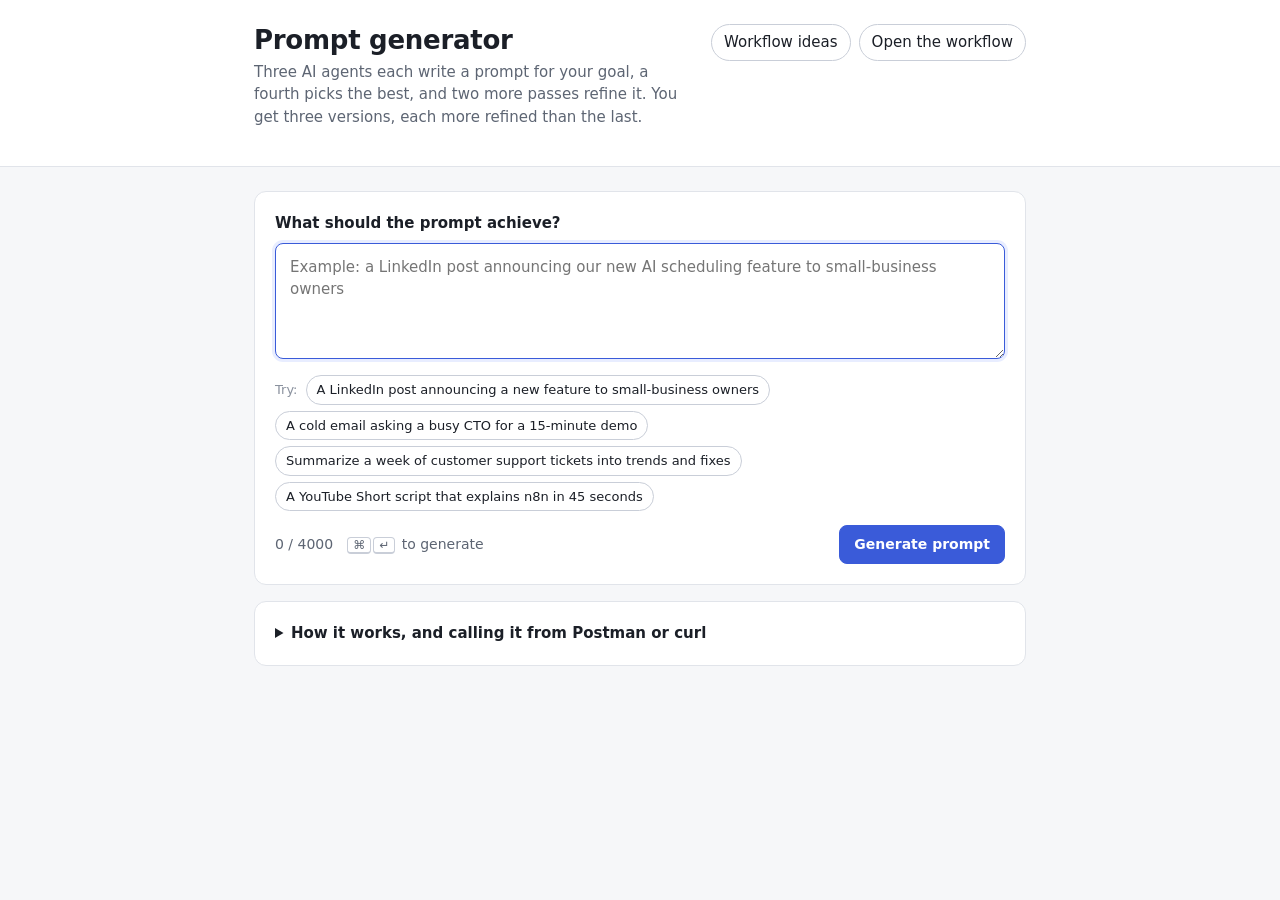
==== templates-api/web/prompts.html @ e24a5b88 "n8nctl 1.7.0: save and pin Assistant chats, failing-trigger alerts; templates-api: stored imports, p" ====
<!doctype html>
<html lang="en">
<head>
  <meta charset="utf-8">
  <meta name="viewport" content="width=device-width, initial-scale=1">
  <title>Prompt Generator</title>
  <meta name="description" content="Send a goal to the n8n workflow AI Prompt Generator: three agents draft a prompt each, a fourth picks the best.">
  <link rel="stylesheet" href="app.css">
  <link rel="stylesheet" href="prompts.css">
  <script src="prompts.js" defer></script>
</head>
<body>
  <header class="top">
    <div class="wrap narrow top-row">
      <div class="brand">
        <h1>Prompt generator</h1>
        <p class="sub">Three AI agents each write a prompt for your goal, a fourth picks the best, and two more passes refine it. You get three versions, each more refined than the last.</p>
      </div>
      <nav class="top-links" aria-label="Pages">
        <a href="./">Workflow ideas</a>
        <a id="link-workflow" href="#" target="_blank" rel="noopener">Open the workflow</a>
      </nav>
    </div>
  </header>

  <main class="wrap narrow">
    <form class="panel" id="form" novalidate>
      <label class="field-label" for="goal">What should the prompt achieve?</label>
      <textarea id="goal" rows="4" maxlength="4000" spellcheck="true"
        placeholder="Example: a LinkedIn post announcing our new AI scheduling feature to small-business owners"></textarea>
      <div class="examples" id="examples" aria-label="Example goals"></div>
      <div class="form-foot">
        <span class="hint" id="count">0 / 4000</span>
        <span class="hint keys" aria-hidden="true"><kbd>⌘</kbd><kbd>↵</kbd> to generate</span>
        <button class="btn primary" id="go" type="submit">Generate prompt</button>
      </div>
    </form>

    <section class="panel status" id="status" hidden aria-live="polite">
      <div class="spinner" aria-hidden="true"></div>
      <div class="status-text">
        <p class="status-title">Generating… <span id="elapsed">0 s</span></p>
        <p class="hint">Creative, marketing and technical agents draft in parallel, an evaluator picks the best, then two passes refine it. Usually 30 to 90 seconds.</p>
      </div>
      <button class="btn" id="cancel" type="button">Cancel</button>
    </section>

    <section class="panel notice-panel" id="error" hidden role="alert">
      <p class="error-title" id="error-title"></p>
      <p class="hint" id="error-text"></p>
      <div class="actions" id="error-actions"></div>
    </section>

    <section class="panel result" id="result" hidden aria-labelledby="result-h">
      <div class="result-head">
        <div>
          <p class="eyebrow" id="result-h">Three versions, each more refined</p>
          <p class="result-goal" id="result-goal"></p>
        </div>
        <span class="tag" id="result-meta"></span>
      </div>
      <div class="choices" id="choices"></div>
      <div class="result-foot">
        <button class="btn" id="again" type="button">Run again</button>
        <p class="hint">The workflow also writes version 1, the evaluator's pick, to the Supabase table <code>prompts</code>.</p>
      </div>
    </section>

    <section class="history" id="history-sec" hidden aria-labelledby="history-h">
      <div class="section-head">
        <h2 id="history-h">Recent <span class="count" id="history-count"></span></h2>
        <button class="link-btn" id="clear" type="button">Clear</button>
      </div>
      <p class="hint">Kept in this browser only.</p>
      <ol class="history-list" id="history"></ol>
    </section>

    <details class="panel how">
      <summary>How it works, and calling it from Postman or curl</summary>
      <p>This page sends your goal to the n8n workflow <strong>AI Prompt Generator — Multi-Model Evaluation</strong>
        as a <code>POST</code> to its production webhook. A plain browser visit to that URL fails, because browsers send <code>GET</code>.</p>
      <ol>
        <li>Three agents each draft a prompt: creative (Gemini), marketing (DeepSeek through OpenRouter), technical (GPT-OSS on Groq).</li>
        <li>An evaluator (Gemini) compares them against your goal and keeps the winner word for word: version 1, <em>Refined</em>.</li>
        <li>A refiner sharpens it: role, audience, constraints and output format spelled out. Version 2, <em>More refined</em>.</li>
        <li>A second refiner makes that production-ready: context, steps, quality criteria, edge cases, an example. Version 3, <em>Most refined</em>.</li>
        <li>The workflow answers with <code>{"goal", "best_prompt", "choices": [{"level", "label", "prompt"} ×3]}</code> and saves the goal and version 1 to Supabase.</li>
      </ol>
      <p>Each run calls six models on your own API keys. The workflow must be published for the webhook to answer.</p>
      <p class="field-label">Same request from a terminal</p>
      <pre class="code" id="curl"></pre>
      <p class="hint">In Postman or Insomnia: method <code>POST</code>, that URL, body type JSON, with a <code>goal</code> field.</p>
    </details>
  </main>

  <div class="toast" id="toast" role="status" aria-live="polite"></div>
  <noscript><p class="wrap narrow">This page needs JavaScript.</p></noscript>
</body>
</html>
---- templates-api/web/app.css ----
:root {
  --bg: #f6f7f9;
  --surface: #ffffff;
  --surface-2: #f0f2f5;
  --border: #e1e4ea;
  --border-strong: #c9ced8;
  --text: #1b1f27;
  --muted: #5d6573;
  --faint: #8a919e;
  --accent: #3a5bd9;
  --accent-soft: #e8edff;
  --accent-text: #2c47b3;
  --good: #1f7a4d;
  --good-soft: #e4f4ec;
  --warn: #9a5b00;
  --warn-soft: #fff2db;
  --edge: #a6adba;
  --edge-ai: #8a6fd6;
  --shadow: 0 1px 2px rgba(20, 24, 33, .06), 0 4px 16px rgba(20, 24, 33, .06);
  --shadow-lg: 0 10px 40px rgba(20, 24, 33, .18);
  --radius: 12px;
  --radius-sm: 8px;
  --font: ui-sans-serif, system-ui, -apple-system, "Segoe UI", Roboto, "Helvetica Neue", Arial, sans-serif;
  --mono: ui-monospace, SFMono-Regular, Menlo, Consolas, monospace;
  color-scheme: light;
}

@media (prefers-color-scheme: dark) {
  :root {
    --bg: #111318;
    --surface: #181b22;
    --surface-2: #20242d;
    --border: #2a2f3a;
    --border-strong: #3a404d;
    --text: #e8eaef;
    --muted: #a3aab8;
    --faint: #7b8392;
    --accent: #7d97ff;
    --accent-soft: #232c4d;
    --accent-text: #a9baff;
    --good: #5fd09a;
    --good-soft: #17322a;
    --warn: #f0b45a;
    --warn-soft: #382a14;
    --edge: #59606e;
    --edge-ai: #a58cf0;
    --shadow: 0 1px 2px rgba(0, 0, 0, .3), 0 4px 16px rgba(0, 0, 0, .25);
    --shadow-lg: 0 10px 40px rgba(0, 0, 0, .5);
    color-scheme: dark;
  }
}

* { box-sizing: border-box; }
[hidden] { display: none !important; }
html { -webkit-text-size-adjust: 100%; }
body {
  margin: 0;
  background: var(--bg);
  color: var(--text);
  font: 15px/1.5 var(--font);
}
a { color: var(--accent-text); }
code { font-family: var(--mono); font-size: .9em; background: var(--surface-2); padding: .1em .35em; border-radius: 4px; }
h1, h2, h3 { line-height: 1.25; margin: 0; }
button, input, select, textarea { font: inherit; color: inherit; }
:focus-visible { outline: 2px solid var(--accent); outline-offset: 2px; }
.visually-hidden { position: absolute; width: 1px; height: 1px; overflow: hidden; clip: rect(0 0 0 0); white-space: nowrap; }
.skip { position: absolute; left: -999px; top: 8px; background: var(--surface); padding: 8px 12px; border-radius: var(--radius-sm); z-index: 10; }
.skip:focus { left: 16px; }

.wrap { max-width: 1240px; margin: 0 auto; padding: 0 24px; }

/* --- header ------------------------------------------------------------- */
.top {
  background: var(--surface);
  border-bottom: 1px solid var(--border);
  padding: 28px 0 22px;
  position: sticky;
  top: -96px;
  z-index: 5;
}
.top-row { display: flex; justify-content: space-between; align-items: flex-start; gap: 16px; margin-bottom: 18px; }
.brand h1 { font-size: 26px; letter-spacing: -.01em; }
.sub { margin: 4px 0 0; color: var(--muted); }
.top-links { display: flex; gap: 8px; flex-wrap: wrap; justify-content: flex-end; }
.top-links a {
  text-decoration: none; color: var(--text); border: 1px solid var(--border-strong);
  padding: 6px 12px; border-radius: 999px; white-space: nowrap; background: var(--surface);
}
.top-links a:hover { border-color: var(--accent); color: var(--accent-text); }

.search {
  display: flex; align-items: center; gap: 10px;
  background: var(--surface-2); border: 1px solid var(--border);
  border-radius: var(--radius); padding: 0 14px; height: 50px;
}
.search:focus-within { border-color: var(--accent); background: var(--surface); box-shadow: 0 0 0 3px var(--accent-soft); }
.search svg { width: 20px; height: 20px; fill: none; stroke: var(--faint); stroke-width: 2; flex: none; }
.search input { flex: 1; min-width: 0; border: 0; background: transparent; outline: none; font-size: 16px; height: 100%; }
.search kbd {
  font-family: var(--mono); font-size: 12px; color: var(--faint);
  border: 1px solid var(--border-strong); border-radius: 5px; padding: 1px 6px;
}

/* --- sections ----------------------------------------------------------- */
main { padding-top: 28px; }
section { margin-bottom: 44px; }
.section-head { display: flex; justify-content: space-between; align-items: baseline; gap: 12px; flex-wrap: wrap; margin-bottom: 14px; }
.section-head h2 { font-size: 20px; }
.count { color: var(--faint); font-weight: 500; font-size: 15px; margin-left: 4px; }
.hint { margin: 0; color: var(--muted); font-size: 14px; }
.tools { display: flex; gap: 10px; align-items: center; }
.sort { color: var(--muted); font-size: 14px; display: flex; gap: 8px; align-items: center; }
select {
  background: var(--surface); border: 1px solid var(--border-strong);
  border-radius: var(--radius-sm); padding: 6px 10px;
}

.chips { display: flex; gap: 8px; flex-wrap: wrap; margin-bottom: 6px; }
.chip {
  border: 1px solid var(--border-strong); background: var(--surface);
  border-radius: 999px; padding: 5px 13px; cursor: pointer; font-size: 14px;
}
.chip:hover { border-color: var(--accent); }
.chip[aria-selected="true"], .chip[aria-pressed="true"] { background: var(--accent); border-color: var(--accent); color: #fff; }
@media (prefers-color-scheme: dark) {
  .chip[aria-selected="true"], .chip[aria-pressed="true"] { color: #0d1020; }
}
.chip .n { opacity: .7; margin-left: 4px; font-size: 12px; }
.chips.source { margin: 0 auto 0 12px; }
.section-head .chips.source .chip { padding: 4px 12px; }
.group-blurb { color: var(--muted); margin: 8px 0 14px; min-height: 1.5em; font-size: 14px; }

/* --- cards -------------------------------------------------------------- */
.idea-grid, .tpl-grid { display: grid; gap: 14px; }
.idea-grid { grid-template-columns: repeat(auto-fill, minmax(270px, 1fr)); }
.tpl-grid { grid-template-columns: repeat(auto-fill, minmax(260px, 1fr)); }

.card {
  background: var(--surface); border: 1px solid var(--border); border-radius: var(--radius);
  padding: 16px; text-align: left; cursor: pointer; display: flex; flex-direction: column; gap: 10px;
  transition: border-color .15s, box-shadow .15s, transform .15s; min-width: 0;
}
.card:hover { border-color: var(--border-strong); box-shadow: var(--shadow); transform: translateY(-1px); }
.card h3 { font-size: 15.5px; font-weight: 600; overflow-wrap: anywhere; }
.card p { margin: 0; color: var(--muted); font-size: 14px; }
.card .snippet { display: -webkit-box; -webkit-line-clamp: 3; line-clamp: 3; -webkit-box-orient: vertical; overflow: hidden; }
.card-foot { margin-top: auto; display: flex; gap: 6px; flex-wrap: wrap; align-items: center; }
.idea-card { border-top: 3px solid var(--accent); }

.tag {
  display: inline-flex; align-items: center; gap: 4px;
  font-size: 12px; padding: 2px 8px; border-radius: 999px;
  background: var(--surface-2); color: var(--muted); white-space: nowrap;
}
.tag.level-Quick { background: var(--good-soft); color: var(--good); }
.tag.level-Advanced { background: var(--accent-soft); color: var(--accent-text); }
.tag.warn { background: var(--warn-soft); color: var(--warn); }
.tag.ai { background: var(--accent-soft); color: var(--accent-text); }
.tag.match { background: transparent; border: 1px dashed var(--border-strong); }

.icons { display: flex; gap: 6px; align-items: center; min-height: 30px; flex-wrap: wrap; }
.nicon {
  width: 30px; height: 30px; border-radius: 8px; border: 1px solid var(--border);
  background: var(--surface); display: inline-grid; place-items: center; flex: none; overflow: hidden;
}
.nicon img { width: 20px; height: 20px; object-fit: contain; }
.nicon .mono { font-size: 11px; font-weight: 700; color: var(--muted); letter-spacing: -.02em; }
.glyph { fill: none; stroke: var(--muted); stroke-width: 1.8; stroke-linecap: round; stroke-linejoin: round; }
.card .snippet.flow { font-size: 13px; color: var(--faint); }
.nicon.more { font-size: 12px; color: var(--muted); }
.icons img.dark, .diagram image.dark { display: none; }
@media (prefers-color-scheme: dark) {
  .icons img.has-dark.light, .diagram image.has-dark.light { display: none; }
  .icons img.dark, .diagram image.dark { display: inline; }
}

.more {
  display: block; margin: 16px auto 0; background: var(--surface); border: 1px solid var(--border-strong);
  border-radius: 999px; padding: 8px 18px; cursor: pointer;
}
.more:hover { border-color: var(--accent); }

/* --- filters ------------------------------------------------------------ */
.tpl-layout { display: grid; grid-template-columns: 240px 1fr; gap: 24px; align-items: start; }
.filters { position: sticky; top: 92px; display: flex; flex-direction: column; gap: 18px; max-height: calc(100vh - 110px); overflow: auto; padding-right: 4px; }
.facet h3 { font-size: 12px; text-transform: uppercase; letter-spacing: .06em; color: var(--faint); margin-bottom: 6px; }
.facet ul { list-style: none; margin: 0; padding: 0; }
.facet li button {
  width: 100%; display: flex; justify-content: space-between; gap: 8px; align-items: center;
  background: none; border: 0; padding: 5px 8px; border-radius: 6px; cursor: pointer; text-align: left; font-size: 14px;
}
.facet li button:hover { background: var(--surface-2); }
.facet li button[aria-pressed="true"] { background: var(--accent-soft); color: var(--accent-text); font-weight: 600; }
.facet li button:disabled { opacity: .4; cursor: default; }
.facet li .n { color: var(--faint); font-size: 12px; font-variant-numeric: tabular-nums; }
.facet .toggle { display: flex; gap: 8px; align-items: flex-start; font-size: 14px; padding: 4px 8px; cursor: pointer; }
.facet .toggle input { margin-top: 3px; accent-color: var(--accent); }
.facet .show-more { background: none; border: 0; color: var(--accent-text); cursor: pointer; padding: 4px 8px; font-size: 13px; }
.filter-toggle { display: none; background: var(--surface); border: 1px solid var(--border-strong); border-radius: var(--radius-sm); padding: 6px 12px; cursor: pointer; }

.active-filters { display: flex; gap: 6px; flex-wrap: wrap; margin-bottom: 12px; min-height: 0; }
.active-filters:empty { display: none; }
.active-filters button {
  border: 1px solid var(--accent); background: var(--accent-soft); color: var(--accent-text);
  border-radius: 999px; padding: 3px 10px; font-size: 13px; cursor: pointer;
}
.active-filters .clear { background: none; border-color: transparent; color: var(--muted); text-decoration: underline; }

.ask {
  margin-top: 18px; display: flex; justify-content: space-between; gap: 16px; align-items: center; flex-wrap: wrap;
  background: var(--surface); border: 1px dashed var(--border-strong); border-radius: var(--radius); padding: 18px 20px;
}
.ask h3 { font-size: 16px; margin-bottom: 2px; }
.ask p { margin: 0; color: var(--muted); }
.empty { color: var(--muted); padding: 24px 4px; }

.btn {
  display: inline-flex; align-items: center; justify-content: center; gap: 6px;
  border: 1px solid var(--border-strong); background: var(--surface); color: var(--text);
  border-radius: var(--radius-sm); padding: 8px 14px; cursor: pointer; text-decoration: none; font-size: 14px; white-space: nowrap;
}
.btn:hover { border-color: var(--accent); }
.btn.primary { background: var(--accent); border-color: var(--accent); color: #fff; font-weight: 600; }
.btn.primary:hover { filter: brightness(1.08); }
@media (prefers-color-scheme: dark) { .btn.primary { color: #0d1020; } }

/* --- detail dialog ------------------------------------------------------ */
dialog {
  border: 0; padding: 0; border-radius: 16px; background: var(--surface); color: var(--text);
  width: min(920px, calc(100vw - 32px)); max-height: calc(100vh - 48px); box-shadow: var(--shadow-lg);
}
dialog::backdrop { background: rgba(10, 12, 18, .5); }
.detail { display: flex; flex-direction: column; max-height: calc(100vh - 48px); }
.detail-head { display: flex; justify-content: space-between; gap: 12px; padding: 20px 22px 12px; border-bottom: 1px solid var(--border); }
.detail-head h2 { font-size: 20px; overflow-wrap: anywhere; }
.eyebrow { margin: 0 0 4px; font-size: 12px; text-transform: uppercase; letter-spacing: .06em; color: var(--faint); }
.icon-btn { background: none; border: 0; padding: 6px; border-radius: 8px; cursor: pointer; height: 36px; }
.icon-btn:hover { background: var(--surface-2); }
.icon-btn svg { width: 22px; height: 22px; stroke: var(--muted); stroke-width: 2; fill: none; }
.detail-body { overflow: auto; padding: 18px 22px 24px; display: flex; flex-direction: column; gap: 18px; }
.detail-body > * { flex-shrink: 0; }
.actions { display: flex; gap: 8px; flex-wrap: wrap; }
.meta-row { display: flex; gap: 6px; flex-wrap: wrap; }
.detail .label { font-size: 13px; text-transform: uppercase; letter-spacing: .06em; color: var(--faint); margin-bottom: 8px; }
.notice { background: var(--warn-soft); color: var(--warn); border-radius: var(--radius-sm); padding: 10px 12px; font-size: 14px; }
.notice a { color: inherit; }
.help-list { margin: 6px 0 0; padding-left: 20px; }
.help-list li { margin: 3px 0; }
.confirm { width: 100%; background: var(--warn-soft); border-radius: var(--radius-sm); padding: 12px; color: var(--warn); }
.confirm p { margin: 0 0 10px; font-size: 14px; }
.prompt-box {
  width: 100%; min-height: 150px; resize: vertical; border: 1px solid var(--border-strong); border-radius: var(--radius-sm);
  padding: 12px; background: var(--surface-2); line-height: 1.5;
}
.prompt-box:focus { background: var(--surface); outline: none; border-color: var(--accent); box-shadow: 0 0 0 3px var(--accent-soft); }
.desc { font-size: 14.5px; color: var(--text); overflow-wrap: anywhere; }
.desc p { margin: 0 0 10px; }
.desc ul { margin: 0 0 10px; padding-left: 20px; }
.desc .h { font-weight: 700; margin: 12px 0 6px; }
.related { display: grid; grid-template-columns: repeat(auto-fill, minmax(220px, 1fr)); gap: 10px; }
.related .card { padding: 12px; gap: 6px; }
.related .card h3 { font-size: 14px; }

.diagram-wrap { border: 1px solid var(--border); border-radius: var(--radius); background: var(--surface-2); overflow: auto; }
.diagram { display: block; width: 100%; height: auto; min-width: 520px; }
.diagram .edge { fill: none; stroke: var(--edge); stroke-width: 2; }
.diagram .edge.ai { stroke: var(--edge-ai); stroke-dasharray: 5 4; }
.diagram .node rect { fill: var(--surface); stroke: var(--border-strong); stroke-width: 1.5; }
.diagram .node.trigger rect { stroke: var(--accent); }
.diagram .node.missing rect { stroke: var(--warn); stroke-dasharray: 4 3; }
.diagram .node text { fill: var(--muted); font-size: 12px; font-family: var(--font); }
.diagram .node .mono { fill: var(--muted); font-weight: 700; font-size: 14px; }
.diagram .loading { fill: var(--faint); font-size: 14px; }

.toast {
  position: fixed; left: 50%; bottom: 24px; transform: translate(-50%, 20px); opacity: 0; pointer-events: none;
  background: var(--text); color: var(--bg); padding: 10px 16px; border-radius: 999px; font-size: 14px;
  transition: opacity .2s, transform .2s; z-index: 20; max-width: calc(100vw - 32px); text-align: center;
}
.toast.show { opacity: 1; transform: translate(-50%, 0); }

.foot { color: var(--faint); font-size: 13px; padding-bottom: 40px; }

/* --- small screens ------------------------------------------------------ */
@media (max-width: 860px) {
  .tpl-layout { grid-template-columns: 1fr; }
  .filter-toggle { display: inline-block; }
  .filters { display: none; position: static; max-height: none; background: var(--surface); border: 1px solid var(--border); border-radius: var(--radius); padding: 14px; }
  .filters.open { display: flex; }
}
@media (max-width: 560px) {
  .wrap { padding: 0 16px; }
  .top { padding: 18px 0 14px; top: -120px; }
  .top-row { flex-direction: column; }
  .top-links { justify-content: flex-start; }
  .brand h1 { font-size: 22px; }
  .detail-head, .detail-body { padding-left: 16px; padding-right: 16px; }
}
@media (prefers-reduced-motion: reduce) {
  * { transition: none !important; }
}
---- templates-api/web/prompts.css ----
/* Prompt generator page (prompts.html). Colors, header, buttons and toast come from app.css. */

.wrap.narrow { max-width: 820px; }
.top { position: static; padding: 24px 0 20px; }
main.narrow { padding-top: 24px; padding-bottom: 48px; display: flex; flex-direction: column; gap: 16px; }
main.narrow > section, main.narrow > details, main.narrow > form { margin: 0; }
.narrow .top-links { flex-shrink: 0; }

.panel {
  background: var(--surface);
  border: 1px solid var(--border);
  border-radius: var(--radius);
  padding: 20px;
}

.field-label { display: block; font-weight: 600; margin: 0 0 8px; }
textarea#goal {
  width: 100%;
  min-height: 112px;
  resize: vertical;
  padding: 12px 14px;
  border: 1px solid var(--border-strong);
  border-radius: var(--radius-sm);
  background: var(--surface);
  line-height: 1.5;
}
textarea#goal:focus { outline: none; border-color: var(--accent); box-shadow: 0 0 0 3px var(--accent-soft); }
textarea#goal[aria-invalid="true"] { border-color: var(--warn); }

.examples { display: flex; flex-wrap: wrap; gap: 6px; margin-top: 10px; }
.examples .chip { font-size: 13px; padding: 4px 10px; text-align: left; }
.examples .label { font-size: 13px; color: var(--faint); align-self: center; margin-right: 2px; }

.form-foot { display: flex; align-items: center; gap: 14px; margin-top: 14px; flex-wrap: wrap; }
.form-foot .btn { margin-left: auto; }
.keys kbd {
  font-family: var(--font);
  font-size: 12px;
  border: 1px solid var(--border-strong);
  border-bottom-width: 2px;
  border-radius: 4px;
  padding: 0 5px;
  margin-right: 2px;
  color: var(--muted);
}
@media (hover: none), (pointer: coarse) { .keys { display: none; } }

.btn[disabled] { opacity: .55; cursor: default; }
.btn[disabled]:hover { border-color: var(--border); }
.btn.primary[disabled]:hover { border-color: var(--accent); }

/* running */
.status { display: flex; align-items: center; gap: 16px; }
.status-text { flex: 1; min-width: 0; }
.status-title { margin: 0 0 2px; font-weight: 600; }
#elapsed { color: var(--muted); font-weight: 500; font-variant-numeric: tabular-nums; }
.spinner {
  width: 26px;
  height: 26px;
  flex-shrink: 0;
  border-radius: 50%;
  border: 3px solid var(--accent-soft);
  border-top-color: var(--accent);
  animation: spin 0.9s linear infinite;
}
@keyframes spin { to { transform: rotate(360deg); } }
@media (prefers-reduced-motion: reduce) { .spinner { animation-duration: 3s; } }

/* error */
.notice-panel { border-color: var(--warn); background: var(--warn-soft); }
.error-title { margin: 0 0 4px; font-weight: 600; color: var(--warn); }
.notice-panel .hint { color: var(--text); }
.notice-panel .actions { margin-top: 12px; }
.notice-panel .actions:empty { display: none; }

/* result: three versions */
.result { border-top: 3px solid var(--accent); }
.choices { display: flex; flex-direction: column; gap: 14px; }
.choice {
  border: 1px solid var(--border);
  border-radius: var(--radius-sm);
  padding: 14px 16px 16px;
  background: var(--surface);
}
.choice.top { border-color: var(--accent); box-shadow: 0 0 0 1px var(--accent); }
.choice-head { display: flex; align-items: center; gap: 10px; flex-wrap: wrap; }
.choice-head h3 { font-size: 15.5px; margin-right: auto; }
.choice-help { margin: 4px 0 10px; }
.meter { display: inline-flex; gap: 3px; }
.meter i { width: 18px; height: 6px; border-radius: 3px; background: var(--border-strong); }
.meter i.on { background: var(--accent); }
.choice .result-text { margin-bottom: 12px; max-height: 340px; }
.result-foot { display: flex; align-items: center; gap: 14px; margin-top: 16px; flex-wrap: wrap; }
.result-foot .hint { margin: 0; flex: 1; min-width: 220px; }
.result-head { display: flex; justify-content: space-between; align-items: flex-start; gap: 12px; margin-bottom: 12px; }
.result-head .eyebrow { margin: 0 0 2px; }
.result-goal { margin: 0; color: var(--muted); font-size: 14px; overflow-wrap: anywhere; }
.result-head .tag { flex-shrink: 0; }
.result-text {
  margin: 0 0 14px;
  padding: 14px 16px;
  background: var(--surface-2);
  border-radius: var(--radius-sm);
  font: 15px/1.6 var(--font);
  white-space: pre-wrap;
  overflow-wrap: anywhere;
  max-height: 60vh;
  overflow-y: auto;
}
.actions { display: flex; gap: 8px; flex-wrap: wrap; }

/* history */
.history .section-head { margin-bottom: 2px; }
.link-btn { background: none; border: 0; padding: 4px; color: var(--accent-text); cursor: pointer; font-size: 14px; }
.history-list { list-style: none; margin: 10px 0 0; padding: 0; display: flex; flex-direction: column; gap: 8px; }
.history-list button {
  width: 100%;
  text-align: left;
  background: var(--surface);
  border: 1px solid var(--border);
  border-radius: var(--radius-sm);
  padding: 10px 14px;
  cursor: pointer;
  display: grid;
  grid-template-columns: 1fr auto;
  gap: 2px 12px;
}
.history-list button:hover { border-color: var(--border-strong); }
.history-list button[aria-current="true"] { border-color: var(--accent); }
.h-goal { font-weight: 600; font-size: 14px; overflow: hidden; text-overflow: ellipsis; white-space: nowrap; }
.h-when { color: var(--faint); font-size: 12px; white-space: nowrap; }
.h-prompt {
  grid-column: 1 / -1;
  color: var(--muted);
  font-size: 13px;
  display: -webkit-box;
  -webkit-line-clamp: 2;
  line-clamp: 2;
  -webkit-box-orient: vertical;
  overflow: hidden;
}

/* how it works */
.how summary { cursor: pointer; font-weight: 600; }
.how p, .how ol { color: var(--muted); font-size: 14px; }
.how ol { padding-left: 20px; }
.how .field-label { color: var(--text); margin-top: 14px; }
.code {
  margin: 0 0 8px;
  padding: 12px 14px;
  background: var(--surface-2);
  border-radius: var(--radius-sm);
  font: 13px/1.5 var(--mono);
  white-space: pre-wrap;
  overflow-wrap: anywhere;
}

@media (max-width: 600px) {
  .wrap.narrow { padding-left: 16px; padding-right: 16px; }
  .panel { padding: 16px; }
  .status { flex-wrap: wrap; }
  .form-foot .btn { width: 100%; margin-left: 0; }
}
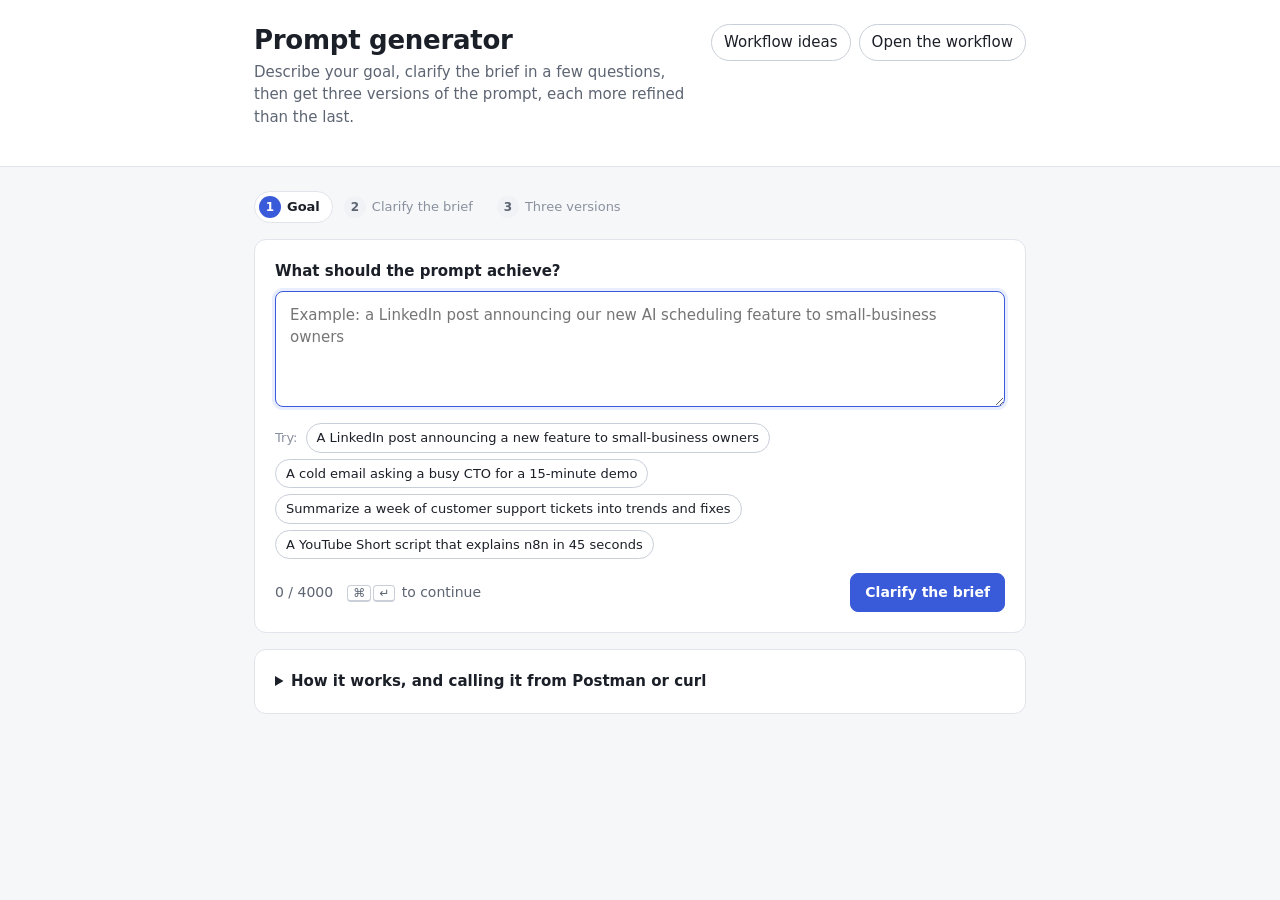
==== commit e3862642: "templates-api: prompt generator clarifies the brief before generating The /prompts page now works in" ====
--- a/templates-api/web/prompts.html
+++ b/templates-api/web/prompts.html
@@ -14,7 +14,7 @@
     <div class="wrap narrow top-row">
       <div class="brand">
         <h1>Prompt generator</h1>
-        <p class="sub">Three AI agents each write a prompt for your goal, a fourth picks the best, and two more passes refine it. You get three versions, each more refined than the last.</p>
+        <p class="sub">Describe your goal, clarify the brief in a few questions, then get three versions of the prompt, each more refined than the last.</p>
       </div>
       <nav class="top-links" aria-label="Pages">
         <a href="./">Workflow ideas</a>
@@ -24,6 +24,12 @@
   </header>
 
   <main class="wrap narrow">
+    <ol class="steps" id="steps" aria-label="Steps">
+      <li data-step="1"><span class="n">1</span> Goal</li>
+      <li data-step="2"><span class="n">2</span> Clarify the brief</li>
+      <li data-step="3"><span class="n">3</span> Three versions</li>
+    </ol>
+
     <form class="panel" id="form" novalidate>
       <label class="field-label" for="goal">What should the prompt achieve?</label>
       <textarea id="goal" rows="4" maxlength="4000" spellcheck="true"
@@ -31,16 +37,33 @@
       <div class="examples" id="examples" aria-label="Example goals"></div>
       <div class="form-foot">
         <span class="hint" id="count">0 / 4000</span>
-        <span class="hint keys" aria-hidden="true"><kbd>⌘</kbd><kbd>↵</kbd> to generate</span>
-        <button class="btn primary" id="go" type="submit">Generate prompt</button>
+        <span class="hint keys" aria-hidden="true"><kbd>⌘</kbd><kbd>↵</kbd> to continue</span>
+        <button class="btn primary" id="go" type="submit">Clarify the brief</button>
       </div>
     </form>
+
+    <section class="panel brief" id="brief" hidden aria-labelledby="brief-h">
+      <p class="eyebrow" id="brief-h">Clarify the brief</p>
+      <p class="brief-summary" id="brief-summary"></p>
+      <p class="hint">Answer what matters to you. Anything you leave blank, the AI decides.</p>
+      <p class="hint fallback-note" id="brief-fallback" hidden>These are general questions: the clarifier could not tailor them to this goal this time.</p>
+      <div class="questions" id="questions"></div>
+      <details class="preview">
+        <summary>Your brief, exactly as the agents will get it</summary>
+        <pre class="code" id="brief-preview"></pre>
+      </details>
+      <div class="form-foot">
+        <button class="btn" id="edit-goal" type="button">Edit the goal</button>
+        <span class="hint keys" aria-hidden="true"><kbd>⌘</kbd><kbd>↵</kbd> to generate</span>
+        <button class="btn primary" id="generate" type="button">Generate 3 versions</button>
+      </div>
+    </section>
 
     <section class="panel status" id="status" hidden aria-live="polite">
       <div class="spinner" aria-hidden="true"></div>
       <div class="status-text">
-        <p class="status-title">Generating… <span id="elapsed">0 s</span></p>
-        <p class="hint">Creative, marketing and technical agents draft in parallel, an evaluator picks the best, then two passes refine it. Usually 30 to 90 seconds.</p>
+        <p class="status-title"><span id="status-title">Generating…</span> <span id="elapsed">0 s</span></p>
+        <p class="hint" id="status-hint"></p>
       </div>
       <button class="btn" id="cancel" type="button">Cancel</button>
     </section>
@@ -59,8 +82,13 @@
         </div>
         <span class="tag" id="result-meta"></span>
       </div>
+      <details class="preview result-brief">
+        <summary>Brief used</summary>
+        <pre class="code" id="result-brief"></pre>
+      </details>
       <div class="choices" id="choices"></div>
       <div class="result-foot">
+        <button class="btn" id="adjust" type="button">Adjust the brief</button>
         <button class="btn" id="again" type="button">Run again</button>
         <p class="hint">The workflow also writes version 1, the evaluator's pick, to the Supabase table <code>prompts</code>.</p>
       </div>
@@ -77,19 +105,20 @@
 
     <details class="panel how">
       <summary>How it works, and calling it from Postman or curl</summary>
-      <p>This page sends your goal to the n8n workflow <strong>AI Prompt Generator — Multi-Model Evaluation</strong>
-        as a <code>POST</code> to its production webhook. A plain browser visit to that URL fails, because browsers send <code>GET</code>.</p>
+      <p>This page talks to the n8n workflow <strong>AI Prompt Generator — Multi-Model Evaluation</strong>
+        through <code>POST</code> requests to its production webhook. A plain browser visit to that URL fails, because browsers send <code>GET</code>.</p>
       <ol>
-        <li>Three agents each draft a prompt: creative (Gemini), marketing (DeepSeek through OpenRouter), technical (GPT-OSS on Groq).</li>
-        <li>An evaluator (Gemini) compares them against your goal and keeps the winner word for word: version 1, <em>Refined</em>.</li>
+        <li>A clarifier (Gemini) reads your goal and asks the 3 to 5 questions that would change the result most, with suggested answers (<code>"mode": "clarify"</code>; nothing is saved).</li>
+        <li>Your goal and answers become the creative brief. Three agents each draft a prompt from it: creative (Gemini), marketing (DeepSeek through OpenRouter), technical (GPT-OSS on Groq).</li>
+        <li>An evaluator (Gemini) compares them against the brief and keeps the winner word for word: version 1, <em>Refined</em>.</li>
         <li>A refiner sharpens it: role, audience, constraints and output format spelled out. Version 2, <em>More refined</em>.</li>
         <li>A second refiner makes that production-ready: context, steps, quality criteria, edge cases, an example. Version 3, <em>Most refined</em>.</li>
-        <li>The workflow answers with <code>{"goal", "best_prompt", "choices": [{"level", "label", "prompt"} ×3]}</code> and saves the goal and version 1 to Supabase.</li>
+        <li>The workflow answers with <code>{"goal", "brief", "best_prompt", "choices": [{"level", "label", "prompt"} ×3]}</code> and saves the goal and version 1 to Supabase.</li>
       </ol>
-      <p>Each run calls six models on your own API keys. The workflow must be published for the webhook to answer.</p>
-      <p class="field-label">Same request from a terminal</p>
+      <p>Clarifying calls one model; generating calls six, on your own API keys. A request without <code>mode</code> generates straight from the goal, as before. The workflow must be published for the webhook to answer.</p>
+      <p class="field-label">Same requests from a terminal</p>
       <pre class="code" id="curl"></pre>
-      <p class="hint">In Postman or Insomnia: method <code>POST</code>, that URL, body type JSON, with a <code>goal</code> field.</p>
+      <p class="hint">In Postman or Insomnia: method <code>POST</code>, that URL, body type JSON, with the fields above.</p>
     </details>
   </main>
 
--- a/templates-api/web/prompts.css
+++ b/templates-api/web/prompts.css
@@ -32,7 +32,9 @@
 .examples .label { font-size: 13px; color: var(--faint); align-self: center; margin-right: 2px; }
 
 .form-foot { display: flex; align-items: center; gap: 14px; margin-top: 14px; flex-wrap: wrap; }
-.form-foot .btn { margin-left: auto; }
+.form-foot .btn.primary { margin-left: auto; }
+/* Examples help pick a goal; past step 1 they are noise. */
+body[data-step="2"] #examples, body[data-step="3"] #examples { display: none; }
 .keys kbd {
   font-family: var(--font);
   font-size: 12px;
@@ -48,6 +50,41 @@
 .btn[disabled] { opacity: .55; cursor: default; }
 .btn[disabled]:hover { border-color: var(--border); }
 .btn.primary[disabled]:hover { border-color: var(--accent); }
+
+/* steps */
+.steps { list-style: none; margin: 0; padding: 0; display: flex; gap: 6px; flex-wrap: wrap; font-size: 13px; color: var(--faint); }
+.steps li { display: flex; align-items: center; gap: 6px; padding: 4px 12px 4px 4px; border-radius: 999px; border: 1px solid transparent; }
+.steps .n {
+  width: 22px; height: 22px; border-radius: 50%; display: inline-grid; place-items: center;
+  font-weight: 600; font-size: 12px; background: var(--surface-2); color: var(--muted);
+}
+.steps li[aria-current="step"] { color: var(--text); font-weight: 600; border-color: var(--border); background: var(--surface); }
+.steps li[aria-current="step"] .n { background: var(--accent); color: #fff; }
+.steps li.done { color: var(--muted); }
+.steps li.done .n { background: var(--accent-soft); color: var(--accent-text); }
+
+/* brief */
+.brief { border-top: 3px solid var(--accent); }
+.brief-summary { margin: 0 0 4px; font-size: 16px; font-weight: 600; overflow-wrap: anywhere; }
+.brief .hint { margin: 0 0 4px; }
+.fallback-note { color: var(--warn); }
+.questions { display: flex; flex-direction: column; gap: 18px; margin: 18px 0 16px; }
+.question { display: flex; flex-direction: column; gap: 8px; }
+.q-label { font-weight: 600; }
+.q-options { display: flex; flex-wrap: wrap; gap: 6px; }
+.q-options .chip { font-size: 13px; padding: 4px 12px; text-align: left; }
+.q-answer {
+  width: 100%;
+  padding: 9px 12px;
+  border: 1px solid var(--border-strong);
+  border-radius: var(--radius-sm);
+  background: var(--surface);
+}
+.q-answer:focus { outline: none; border-color: var(--accent); box-shadow: 0 0 0 3px var(--accent-soft); }
+.preview { margin: 0 0 4px; }
+.preview summary { cursor: pointer; color: var(--accent-text); font-size: 14px; }
+.preview .code { margin-top: 8px; }
+.result-brief { margin: -4px 0 14px; }
 
 /* running */
 .status { display: flex; align-items: center; gap: 16px; }
@@ -90,7 +127,7 @@
 .meter i { width: 18px; height: 6px; border-radius: 3px; background: var(--border-strong); }
 .meter i.on { background: var(--accent); }
 .choice .result-text { margin-bottom: 12px; max-height: 340px; }
-.result-foot { display: flex; align-items: center; gap: 14px; margin-top: 16px; flex-wrap: wrap; }
+.result-foot { display: flex; align-items: center; gap: 10px; margin-top: 16px; flex-wrap: wrap; }
 .result-foot .hint { margin: 0; flex: 1; min-width: 220px; }
 .result-head { display: flex; justify-content: space-between; align-items: flex-start; gap: 12px; margin-bottom: 12px; }
 .result-head .eyebrow { margin: 0 0 2px; }
@@ -160,4 +197,5 @@
   .panel { padding: 16px; }
   .status { flex-wrap: wrap; }
   .form-foot .btn { width: 100%; margin-left: 0; }
-}
+  .form-foot .btn.primary { margin-left: 0; }
+}
